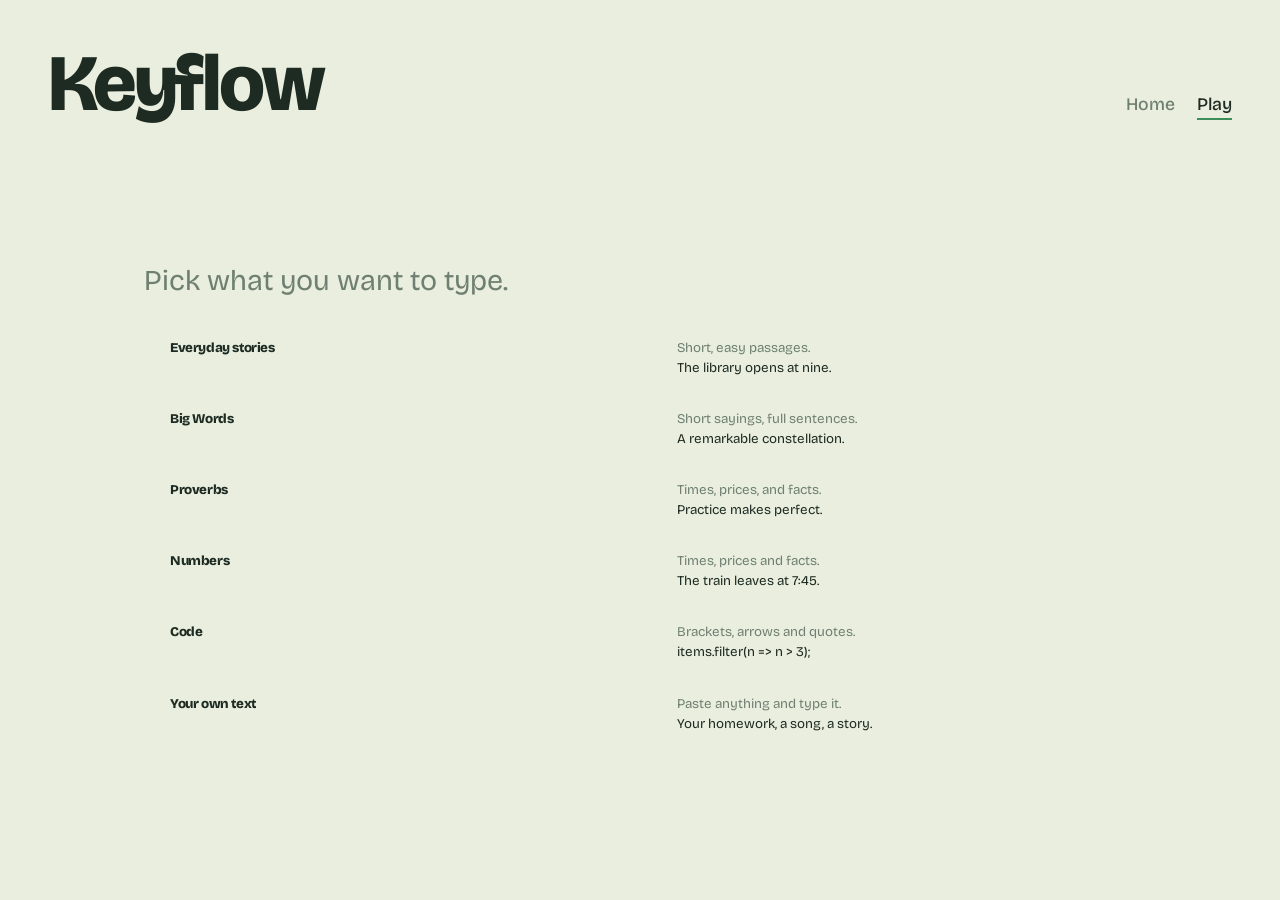
==== play.html @ 3e2b6605 "Save local updates" ====
<!DOCTYPE html>
<html lang="en">
    <head>
        <meta charset="utf-8">
        <meta name="viewport" content="width=device-width, initial-scale=1">
        <title>Play | Keyflow</title>
        <link rel="preconnect" href="https://fonts.googleapis.com">
        <link rel="preconnect" href="https://fonts.gstatic.com" crossorigin>
        <link href="https://fonts.googleapis.com/css2?family=Bricolage+Grotesque:opsz,wght@12..96,500;12..96,800&family=IBM+Plex+Mono:wght@400;500&display=swap" rel="stylesheet">
        <link rel="stylesheet" href="style.css">
    </head>
    <body>
<header>
    <a class="logo" href="index.html">Keyflow</a>
    <nav aria-label="Main">
        <a href="index.html">Home</a>
        <a href="play.html" aria-current="page">Play</a>
    </nav>
</header>

<main>
    <section class="view show" id="home">
        <p class="lead">Pick what you want to type.</p>
        <ul class="cats" id="cats"></ul>
        <div class="custom-box" id="customBox">
            <textarea id="customText" aria-label="Your text" placeholder="Paste a few sentences here"></textarea>
            <p class="msg" id="customMsg"></p>
            <button class="btn" id="customGo">Use this text</button>
        </div>
    </section>

    <section class="view" id="time">
        <p class="lead">How long do you want to type?</p>
        <p class="chosen"><b id="timeCat"></b> <a href="#/">Change category</a></p>
        <div class="times" id="times">
            <button class="time" data-s="15">15 sec</button>
            <button class="time" data-s="30">30 sec</button>
            <button class="time" data-s="60">1 min</button>
            <button class="time" data-s="120">2 min</button>
        </div>
        <div class="custom-time">
            <label for="customTime">Custom time in seconds</label>
            <input id="customTime" type="number" min="5" max="600" inputmode="numeric" placeholder="45">
            <button class="btn" id="customTimeGo">Start</button> 
        </div>
        <p class="msg" id="timeMsg"></p>
    </section>

    <section class="view" id="test">
        <div class="vine" aria-hidden="true"><div class="stem" id="stem"></div><div class="leaf" id="leaf"></div></div>
        <div class="topline"><div class="clock" id="clock">30</div><div class="catName"></div></div>
        <div class="field idle" id="field"><div class="words" id="words"><div class="caret" id="caret"></div></div></div>
        <p class="hint">Click the words and start typing. <kbd>Tab</kbd> restarts, <kbd>Esc</kbd> goes back.</p>
    </section>

    <section class="view" id="results" aria-live="polite">
        <div class="big"><span id="rWpm">0</span><small>wpm</small></div>
        <div class="stats">
            <div><span>accuracy</span><b id="rAcc">0%</b></div>
            <div><span>correct characters</span><b id="rChars">0</b></div>
            <div><span>category</span><b id="rCat"></b></div>
            <div><span>time</span><b id="rTime">30s</b></div>
        </div>
            <div class="actions">
                <button class="btn" id="again">Try again</button>
                <a class="btn ghost" id="changeTime" href="#/">Change time</a>
                <a class="btn ghost" href="#/">Change category</a>
        </div>
    </section>
</main>

<input id="capture" autocomplete="off" autocapitalize="off" spellcheck="false" aria-label="Typing input">

<script src="texts.js"></script>
<script src="app.js"></script>
    </body>
</html>
---- style.css ----
:root{
    --bg:#E9EEDF; --ink:#1E2B22; --dim:#6F8072; --wrong:#B8354A;
    --leaf:#3E8E5A; --caret:#E0A526; --panel:#DDE5D0;
    --display:'Bricolage Grotesque',system-ui,sans-serif;
    --mono:'IBM Plex Mono',ui-monospace,Menlo,monospace; 
}
*{box-sizing:border-box}
html,body{min-height:100%;margin:0}
body{background:var(--bg);color:var(--ink);font-family:var(--display);
display:flex;flex-direction:column;min-height:100vh;padding:clamp(1.25rem,4vw,3rem)}
a{color:inherit}
button,textarea{font-family:inherit}
:focus-visible{outline:3px solid var(--caret);outline-offset:2px}

header{display:flex;justify-content:space-between;align-items:baseline;gap:1rem 2rem;flex-wrap:wrap}
.logo{font-size:clamp(2.6rem,7vw,5rem);font-weight:800;letter-spacing:-.04em;margin:0;line-height:.9;text-decoration:none}
.right{display:flex;gap:1.5rem;align-items:center;flex-wrap:wrap}
nav{display:flex;gap:1.4rem}
nav a{text-decoration:none;color:var(--dim); font-weight:500;font-size:1.1rem;padding:.2rem 0;border-bottom:2px solid transparent}
nav a:hover,nav a[aria-current]{color:var(--ink);border-bottom-color:var(--leaf)}
.modes{display:none;gap:.4rem}
body.in-test .modes{display:flex}
.modes button{font:500 1rem var(--display);background:transparent;color:var(--dim);
border:2px solid transparent;border-radius:999px;padding:.4rem .9rem;cursor:pointer}
.modes button[aria-pressed="true"]{color:var(--ink);border-color:var(--ink)}
.modes button:hover{color:var(--ink)}
footer{max-width:62 rem;width:100%;margin:4rem auto 0;color:var(--dim);display:flex;justify-content:space-between;gap:1rem;flex-wrap:wrap}

main{flex:1;width:100%;max-width:62rem;margin:0 auto;display:flex;flex-direction:column;justify-content:center}
main.top{justify-content:flex-start}
.view{display:none}
.view.show{display:block}

.btn{display:inline-block;font:800 1.1rem var(--display);background:var(--ink);color:var(--bg);border:0;border-radius:999px;padding:.8rem 1.6rem;cursor:pointer;text-decoration:none}
.btn:hover{background:var(--leaf)}
.btn.ghost{background:transparent;color:var(--ink);border:2px solid var(--ink)}
.btn.ghost:hover{background:var(--panel)}

.hero{padding:clamp(2.5rem,8vw,6rem) 0 1rem}
.hero h2{font-size:clamp(3rem,10vw,7.5rem);font-weight:800;letter-spacing:-.05em;line-height:.92;margin:0 0 1.5rem}
.hero p.sub{font-size:clamp(1.2rem,2.4vw,1.6rem);max-width:34rem;margin:0 0 2rem;color:var(--dim)}
.demo{font:400 clamp(1.3rem,3vw,2rem)/1.5 var(--mono);margin: 0 0 2.5rem}
.cursor{display:inline-block;width:3px;height:1.15em;background:var(--caret);border-radius:2px;vertical-align:text-botttom;animation:blink ls steps(2) infinite}
.section{margin-top:clamp(3.5rem,9vw,6rem)}
.section h3 {font-size:clamp(1.8rem,4vw,2.8rem);font-weight:800;letter-spacing:-.03em;margin:0 0 1.5rem}
.steps{list-style:none;margin:0;padding:0;display:grid;grid-template-columns:repeat(3,minmax(0,1fr));gap:2rem}
.steps b{display:block;font-size:3.2rem;font-weight:800;color:var(--leaf);line-height:1;margin-bottom:.5rem}
.steps strong{display:block;font-size:1.3rem;margin-bottom:.3rem}
.steps p{margin:0;color:var(--dim);line-height:1.5}
@media (max-width:640px){.steps{grid-template-columns:1fr}}

.lead{font-size:clamp(1.3rem,2.5vw,1.8rem);margin:2.5rem 0 1.5rem;color:var(--dim)}
.cats{list-style:none;margin:0;padding:0}
.cat{display:grid;grid-template-columns:minmax(0,1.1fr) minmax(0,1fr);align-items:baseline;gap:1.5rem;
width:100%;text-align:left;background:transparent;border:0;border-left:6px solid transparent;
padding:1.1rem 1.25rem;cursor:pointer;color:var(--ink);border-radius:0 1rem 1rem 0;text-decoration:none}
.cat:hover,.cat:focus-visible{background:var(--panel);border-left-color:var(--leaf)}
.cat b{font-size:clamp(1.8rem,4,5vw,3rem);font-weight:800;letter-spacing:-.03em;line-height:1}
.cat span{font:400 1rem/1.5var(--mono);color:var(--dim)}
.cat span i{display:block;font-style:normal;color:var(--ink);margin-top:.25rem}
.custom-box{display:none;margin:.5rem 0 1rem 1,5rem}
.custom-box.show{display:block}
textarea{width:100%;min-height:8rem;border:2px solid var(--ink);border-radius:1rem;background:transparent;
padding:1rem;font:400 1.1rem/1.5 var(--mono);color:var(--ink);resize:vertical}
.msg{color:var(--wrong); min-height:1.5rem;margin:.4rem 0}
@media (max-width:640px){.cat{grid-template-columns:1fr;gap:.4rem}}

.vine{position:relative;height:1.6rem;margin-bottom:1.5rem}
.vine::before{content:"";position:absolute;left:0;right:0;top:50%;height:2px;background:var(--panel)}
.stem{position:absolute;left:0;top:50%;height:2px;width:0;background:var(--leaf)}
.leaf{position:absolute;top:50%;left:0;width:1.1rem;height:1.1rem;background:var(--leaf);
border-radius:0 100% 0 100%;transform:translate(-50%,-80%) rotate(-15deg);transition:left ls linear}
.topline{display:flex;align-items:baseline;gap:1.2rem;margin-bottom:.75rem}
.clock{font:800 clamp(1.6rem,3vw,2.2rem)/1var(--display);font-variant-numeric:tabular-nums}
.catname{color:var(--dim);font-size:1.1rem}
.field{position:relative;height:calc(var(--line)*3);overflow:hidden;cursor:text}
.words{position:relative;font:400 clamp(1.4rem,3vw,2rem)/var(--line) var(--mono);
display:flex;flex-wrap:wrap;column-gap:1.1ch;transition:transform .15s ease-out}
.word{display:inline-block}
.l{color:var(--dim)}
.l.ok{color:var(--ink)}
.l.bad{color:var(--wrong)}
.l.extra{color:var(--wrong);opacity:.7}
.word.skipped{text-decoration:underline;text-decoration-color:var(--wrong);text-decoration-thickness:2px;text-underline-offset:6px}
.caret{position:absolute;width:3px;height:1.2em;background:var(--caret);border-radius:2px;
transition:left .08s ease-out,top .08s ease-out;pointer-events:none}
.field.idle .caret{animation:blink ls steps(2) infinite}
@keyframes blibk{50%{opacity:0}}
#capture{position:fixed;opacity:0;pointer-events:none;width:1px;height:1px;left:0;top:0}
.hint{margin-top:2rem;color:var(--dim)}
kbd{font:500 .9rem var(--mono);background:var(--panel);padding:.1rem .45rem;border-radius:.35rem}

.big{font-size:clamp(5rem,16vw,11rem);font-weight:800;letter-spacing:-.05em;line-height:.9}
.big small{font-size:.22em;font-weight:500;letter-spacing:0;color:var(--dim);margin-left:.4rem}
.stats{display:flex;gap:2.5rem;flex-wrap:wrap;margin:1.5rem 0 2rem;font-size:1.3rem}
.stats span{display:block;color:var(--dim);font-size:1rem}
.actions{display:flex;gap:1rem;flex-wrap:wrap}

@media (prefers-reduced-motion:reduce){
    .words,.caret,.leaf{transition:none}.field.idle .caret,.cursor{animation:none}
}

.chosen{margin:0 0 1.5rem;color:var(--dim);font-size:1.1rem}
.chosen b{color:var(--ink);font-size:1.3rem;margin:.8rem}
.times{display:flex;flex-wrap:wrap;gap:.9rem;margin: 0 0 2rem}
.time{font:800 clamp(1.6rem,4vw,2.4rem)/1 var(--display);padding:1rem 1.8rem;border:2px solid var(--ink);
border-radius:999px;background:transparent;color:var(--panel);border-color:var(--leaf)}
.custom-time{display:flex;align-items:center;gap:.9rem;flex-wrap:wrap}
.cutom-time label{font-size:1.2rem;color:var(--dim)}
.custom-time input{font:500 1.3rem var(--mono);width:7rem;padding:.7rem 1rem;border:2px solid var(--ink);
border-radius:1rem;background:transparent;color:var(--ink)}
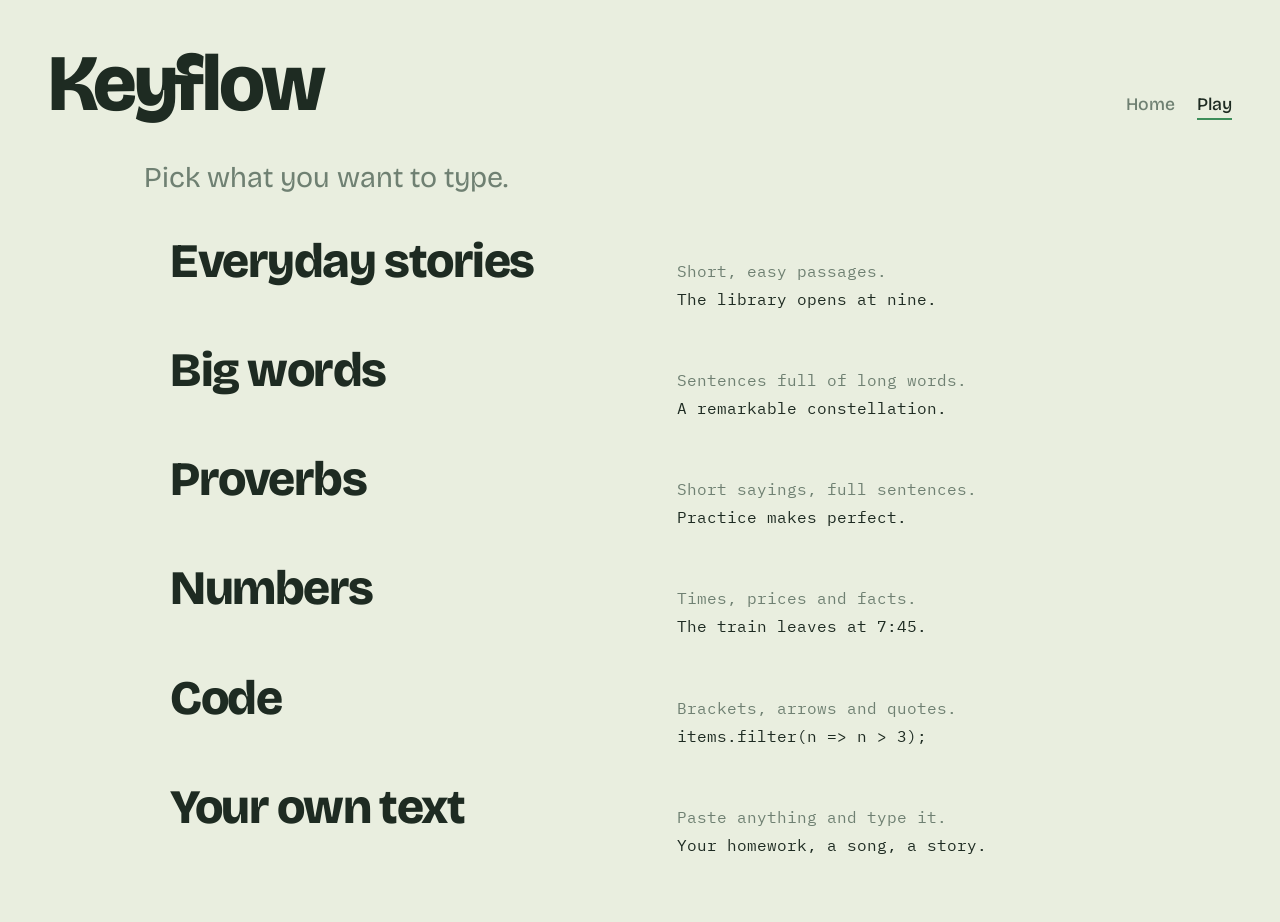
==== commit c92bac96: "Add Keyflow files" ====
--- a/play.html
+++ b/play.html
@@ -48,7 +48,7 @@
 
     <section class="view" id="test">
         <div class="vine" aria-hidden="true"><div class="stem" id="stem"></div><div class="leaf" id="leaf"></div></div>
-        <div class="topline"><div class="clock" id="clock">30</div><div class="catName"></div></div>
+        <div class="topline"><div class="clock" id="clock">30</div><div class="catname" id="catName"></div></div>
         <div class="field idle" id="field"><div class="words" id="words"><div class="caret" id="caret"></div></div></div>
         <p class="hint">Click the words and start typing. <kbd>Tab</kbd> restarts, <kbd>Esc</kbd> goes back.</p>
     </section>
--- a/style.css
+++ b/style.css
@@ -3,6 +3,7 @@
     --leaf:#3E8E5A; --caret:#E0A526; --panel:#DDE5D0;
     --display:'Bricolage Grotesque',system-ui,sans-serif;
     --mono:'IBM Plex Mono',ui-monospace,Menlo,monospace; 
+    --line:3.4rem;
 }
 *{box-sizing:border-box}
 html,body{min-height:100%;margin:0}
@@ -24,7 +25,7 @@
 border:2px solid transparent;border-radius:999px;padding:.4rem .9rem;cursor:pointer}
 .modes button[aria-pressed="true"]{color:var(--ink);border-color:var(--ink)}
 .modes button:hover{color:var(--ink)}
-footer{max-width:62 rem;width:100%;margin:4rem auto 0;color:var(--dim);display:flex;justify-content:space-between;gap:1rem;flex-wrap:wrap}
+footer{max-width:62rem;width:100%;margin:4rem auto 0;color:var(--dim);display:flex;justify-content:space-between;gap:1rem;flex-wrap:wrap}
 
 main{flex:1;width:100%;max-width:62rem;margin:0 auto;display:flex;flex-direction:column;justify-content:center}
 main.top{justify-content:flex-start}
@@ -40,7 +41,7 @@
 .hero h2{font-size:clamp(3rem,10vw,7.5rem);font-weight:800;letter-spacing:-.05em;line-height:.92;margin:0 0 1.5rem}
 .hero p.sub{font-size:clamp(1.2rem,2.4vw,1.6rem);max-width:34rem;margin:0 0 2rem;color:var(--dim)}
 .demo{font:400 clamp(1.3rem,3vw,2rem)/1.5 var(--mono);margin: 0 0 2.5rem}
-.cursor{display:inline-block;width:3px;height:1.15em;background:var(--caret);border-radius:2px;vertical-align:text-botttom;animation:blink ls steps(2) infinite}
+.cursor{display:inline-block;width:3px;height:1.15em;background:var(--caret);border-radius:2px;vertical-align:text-bottom;animation:blink 1s steps(2) infinite}
 .section{margin-top:clamp(3.5rem,9vw,6rem)}
 .section h3 {font-size:clamp(1.8rem,4vw,2.8rem);font-weight:800;letter-spacing:-.03em;margin:0 0 1.5rem}
 .steps{list-style:none;margin:0;padding:0;display:grid;grid-template-columns:repeat(3,minmax(0,1fr));gap:2rem}
@@ -55,10 +56,10 @@
 width:100%;text-align:left;background:transparent;border:0;border-left:6px solid transparent;
 padding:1.1rem 1.25rem;cursor:pointer;color:var(--ink);border-radius:0 1rem 1rem 0;text-decoration:none}
 .cat:hover,.cat:focus-visible{background:var(--panel);border-left-color:var(--leaf)}
-.cat b{font-size:clamp(1.8rem,4,5vw,3rem);font-weight:800;letter-spacing:-.03em;line-height:1}
-.cat span{font:400 1rem/1.5var(--mono);color:var(--dim)}
+.cat b{font-size:clamp(1.8rem,4.5vw,3rem);font-weight:800;letter-spacing:-.03em;line-height:1}
+.cat span{font:400 1rem/1.5 var(--mono);color:var(--dim)}
 .cat span i{display:block;font-style:normal;color:var(--ink);margin-top:.25rem}
-.custom-box{display:none;margin:.5rem 0 1rem 1,5rem}
+.custom-box{display:none;margin:.5rem 0 1rem 1.5rem}
 .custom-box.show{display:block}
 textarea{width:100%;min-height:8rem;border:2px solid var(--ink);border-radius:1rem;background:transparent;
 padding:1rem;font:400 1.1rem/1.5 var(--mono);color:var(--ink);resize:vertical}
@@ -69,9 +70,9 @@
 .vine::before{content:"";position:absolute;left:0;right:0;top:50%;height:2px;background:var(--panel)}
 .stem{position:absolute;left:0;top:50%;height:2px;width:0;background:var(--leaf)}
 .leaf{position:absolute;top:50%;left:0;width:1.1rem;height:1.1rem;background:var(--leaf);
-border-radius:0 100% 0 100%;transform:translate(-50%,-80%) rotate(-15deg);transition:left ls linear}
+border-radius:0 100% 0 100%;transform:translate(-50%,-80%) rotate(-15deg);transition:left .1s linear}
 .topline{display:flex;align-items:baseline;gap:1.2rem;margin-bottom:.75rem}
-.clock{font:800 clamp(1.6rem,3vw,2.2rem)/1var(--display);font-variant-numeric:tabular-nums}
+.clock{font:800 clamp(1.6rem,3vw,2.2rem)/1 var(--display);font-variant-numeric:tabular-nums}
 .catname{color:var(--dim);font-size:1.1rem}
 .field{position:relative;height:calc(var(--line)*3);overflow:hidden;cursor:text}
 .words{position:relative;font:400 clamp(1.4rem,3vw,2rem)/var(--line) var(--mono);
@@ -84,8 +85,8 @@
 .word.skipped{text-decoration:underline;text-decoration-color:var(--wrong);text-decoration-thickness:2px;text-underline-offset:6px}
 .caret{position:absolute;width:3px;height:1.2em;background:var(--caret);border-radius:2px;
 transition:left .08s ease-out,top .08s ease-out;pointer-events:none}
-.field.idle .caret{animation:blink ls steps(2) infinite}
-@keyframes blibk{50%{opacity:0}}
+.field.idle .caret{animation:blink 1s steps(2) infinite}
+@keyframes blink{50%{opacity:0}}
 #capture{position:fixed;opacity:0;pointer-events:none;width:1px;height:1px;left:0;top:0}
 .hint{margin-top:2rem;color:var(--dim)}
 kbd{font:500 .9rem var(--mono);background:var(--panel);padding:.1rem .45rem;border-radius:.35rem}
@@ -101,11 +102,12 @@
 }
 
 .chosen{margin:0 0 1.5rem;color:var(--dim);font-size:1.1rem}
-.chosen b{color:var(--ink);font-size:1.3rem;margin:.8rem}
+.chosen b{color:var(--ink);font-size:1.3rem;margin-right:.8rem}
 .times{display:flex;flex-wrap:wrap;gap:.9rem;margin: 0 0 2rem}
 .time{font:800 clamp(1.6rem,4vw,2.4rem)/1 var(--display);padding:1rem 1.8rem;border:2px solid var(--ink);
-border-radius:999px;background:transparent;color:var(--panel);border-color:var(--leaf)}
+border-radius:999px;background:transparent;color:var(--ink);cursor:pointer}
+.time:hover,.time:focus-visible{background:var(--panel);border-color:var(--leaf)}
 .custom-time{display:flex;align-items:center;gap:.9rem;flex-wrap:wrap}
-.cutom-time label{font-size:1.2rem;color:var(--dim)}
+.custom-time label{font-size:1.2rem;color:var(--dim)}
 .custom-time input{font:500 1.3rem var(--mono);width:7rem;padding:.7rem 1rem;border:2px solid var(--ink);
 border-radius:1rem;background:transparent;color:var(--ink)}
